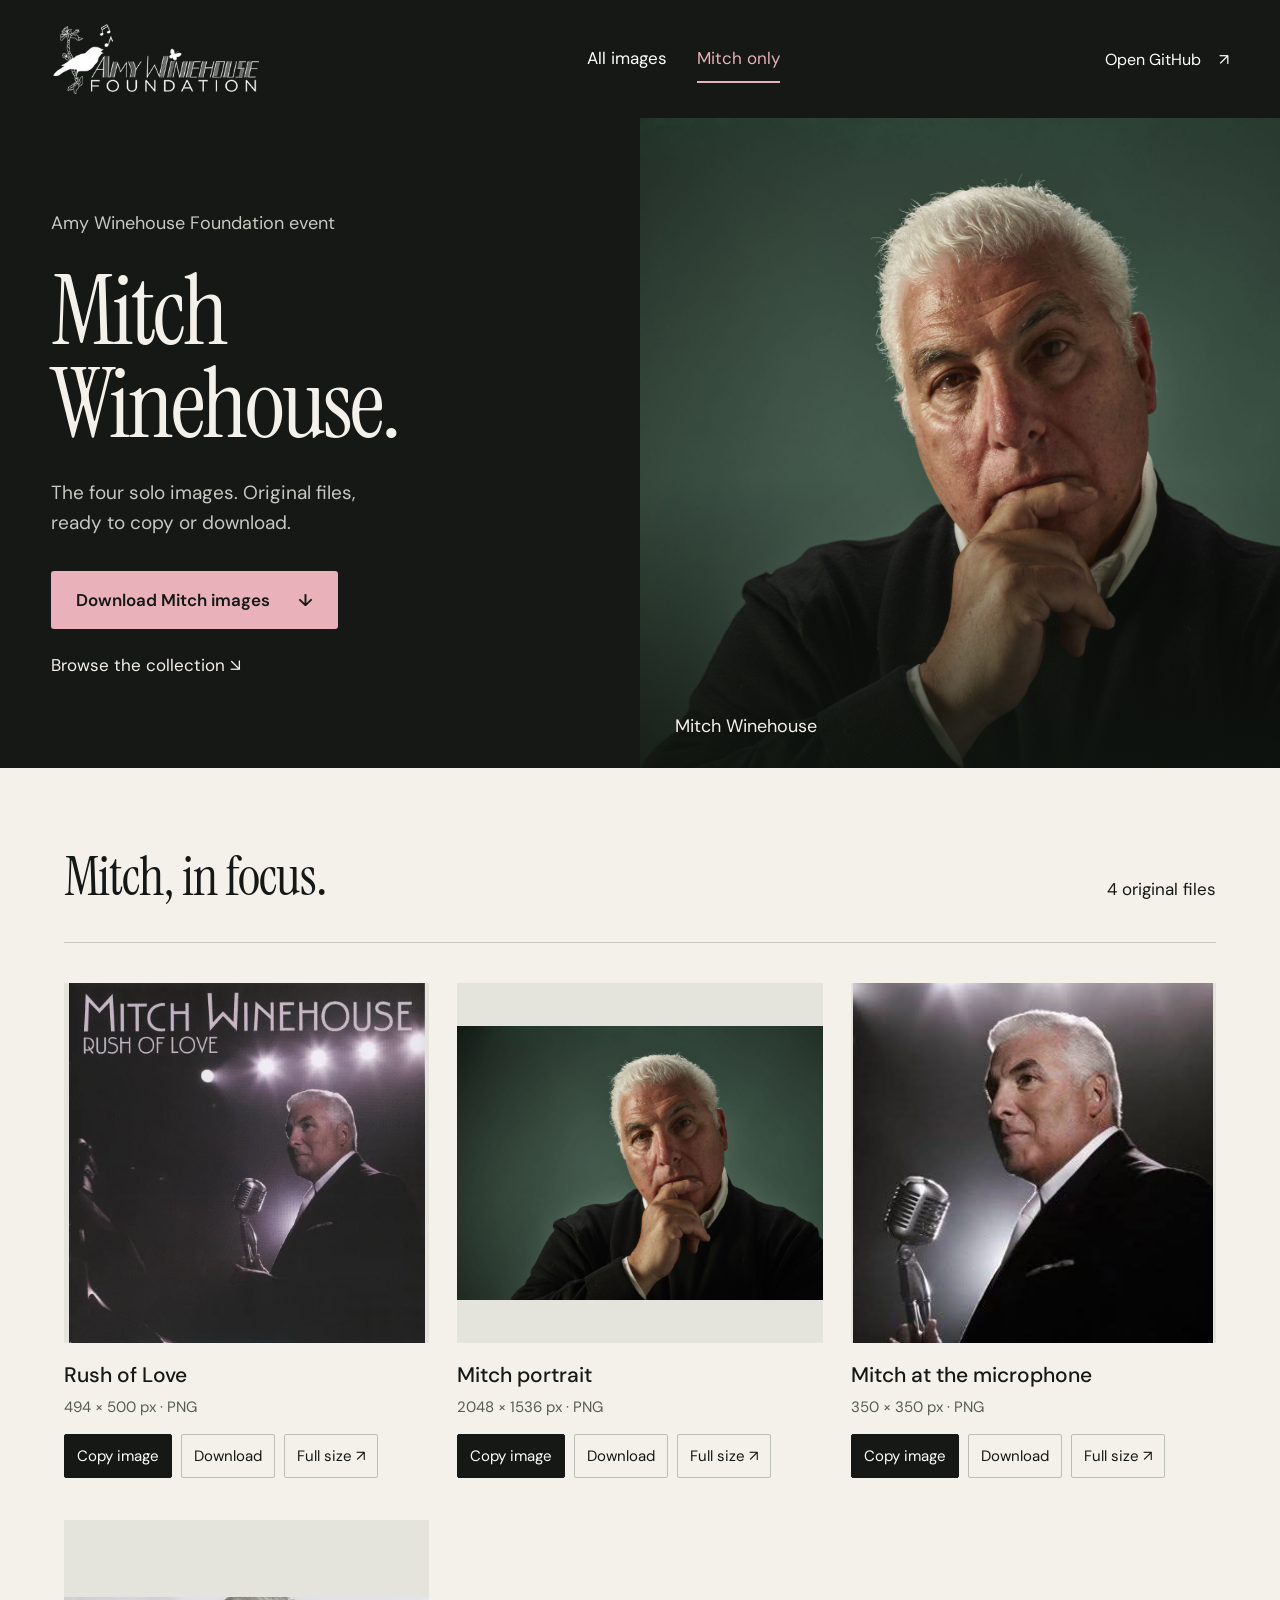
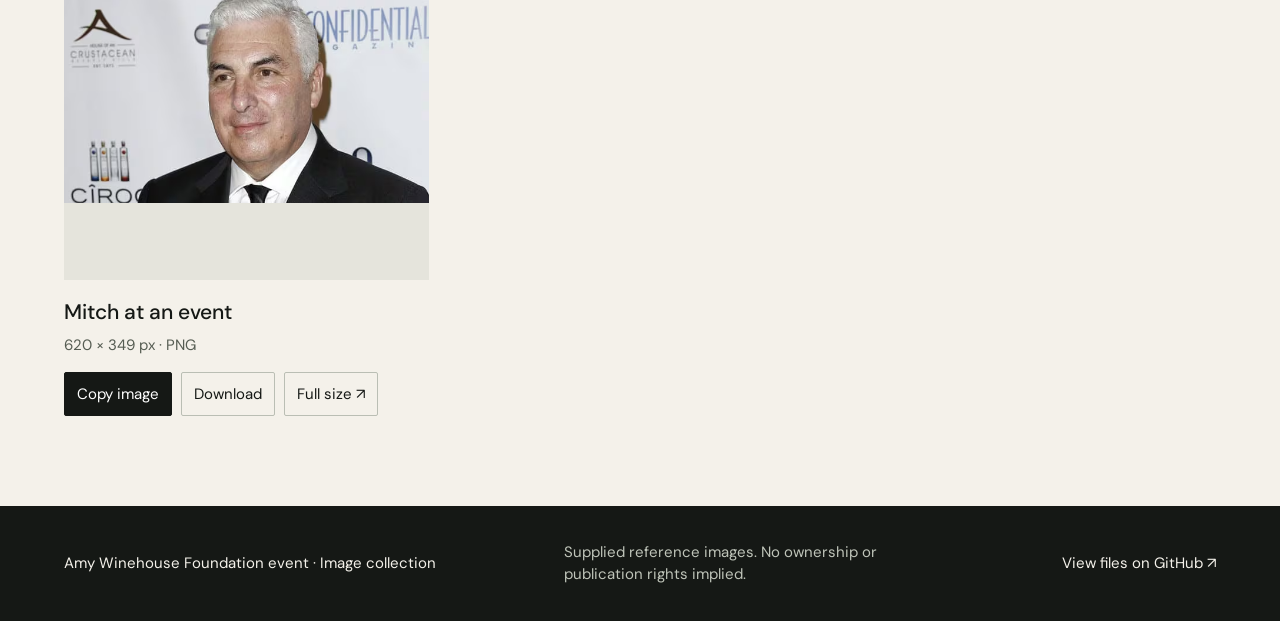
==== mitch.html @ ba14026f "Publish event image gallery and separate Mitch-only collection" ====
<!doctype html>
<html lang="en">
<head>
  <meta charset="utf-8">
  <meta name="viewport" content="width=device-width,initial-scale=1">
  <title>Amy Winehouse Foundation event | Image collection</title>
  <meta name="description" content="Supplied image collection for the Amy Winehouse Foundation event, with a separate Mitch Winehouse gallery.">
  <link rel="stylesheet" href="style.css">
  <script src="gallery.js" defer></script>
</head>
<body>
  <header class="header">
    <a class="brand" href="index.html" aria-label="All event images"><img src="assets/foundation-logo.png" alt="Amy Winehouse Foundation"></a>
    <nav aria-label="Collections"><a href="index.html" data-nav="all">All images</a><a href="mitch.html" data-nav="mitch">Mitch only</a></nav>
    <a class="repo" href="https://github.com/gitteromri-ux/amy-winehouse-foundation-event" target="_blank" rel="noopener">Open GitHub <span aria-hidden="true">↗</span></a>
  </header>
  <main>
    <section class="hero">
      <div class="hero-copy">
        <p class="context">Amy Winehouse Foundation event</p>
        <h1 id="headline">A collection.<br>A legacy.</h1>
        <p class="intro" id="intro">All 10 supplied images, together in one place.</p>
        <a class="primary" id="zip" href="downloads/all-event-images.zip" download>Download all images <span aria-hidden="true">↓</span></a>
        <a class="text-link" href="#collection">Browse the collection <span aria-hidden="true">↘</span></a>
      </div>
      <div class="hero-photo"><img src="assets/mitch-portrait.png" alt="Mitch Winehouse portrait"><span class="photo-caption">Mitch Winehouse</span></div>
    </section>
    <section class="collection" id="collection">
      <div class="section-head"><h2 id="collection-title">The image collection</h2><p id="count">10 original files</p></div>
      <div class="grid" id="gallery"></div>
    </section>
  </main>
  <footer><p>Amy Winehouse Foundation event · Image collection</p><p>Supplied reference images. No ownership or publication rights implied.</p><a href="https://github.com/gitteromri-ux/amy-winehouse-foundation-event" target="_blank" rel="noopener">View files on GitHub ↗</a></footer>
  <div id="status" role="status" aria-live="polite"></div>
</body>
</html>
---- style.css ----
@import url('https://fonts.googleapis.com/css2?family=DM+Sans:wght@400;500;600;700&family=Instrument+Serif:ital@0;1&display=swap');
:root{--ink:#151815;--paper:#f4f1ea;--accent:#e9b1ba;--muted:#c5c9c1}
*{box-sizing:border-box}html{scroll-behavior:smooth;scroll-padding-top:25px}body{margin:0;background:var(--paper);color:var(--ink);font-family:"DM Sans",sans-serif;font-size:17px}a{color:inherit;text-decoration:none}button{font:inherit}a:focus-visible,button:focus-visible{outline:3px solid #be4860;outline-offset:5px}.header{min-height:110px;padding:24px 4%;display:flex;align-items:center;justify-content:space-between;gap:24px;background:var(--ink);color:white}.brand img{display:block;width:210px;height:70px;object-fit:contain}.header nav{display:flex;gap:30px}.header nav a{padding:12px 0;border-bottom:2px solid transparent}.header nav a[aria-current=page]{border-color:var(--accent);color:var(--accent)}.repo{font-size:16px}.repo span{padding-left:14px}.hero{display:grid;grid-template-columns:1fr 1fr;background:var(--ink);color:var(--paper);min-height:650px}.hero-copy{padding:65px 8% 65px 8%;align-self:center}.context{font-size:18px;max-width:330px;line-height:1.5;color:var(--muted);margin:0 0 28px}h1{font-family:"Instrument Serif",Georgia,serif;font-size:clamp(70px,7.6vw,120px);line-height:.95;font-weight:400;letter-spacing:-3px;margin:0 0 28px}.intro{font-size:19px;line-height:1.6;max-width:350px;color:var(--muted);margin:0 0 32px}.primary{background:var(--accent);color:var(--ink);display:inline-flex;gap:28px;align-items:center;padding:18px 25px;font-weight:600;border-radius:3px}.primary:hover{background:#f4c5cc}.text-link{display:block;margin-top:25px;font-size:17px}.hero-photo{position:relative;overflow:hidden;min-height:650px}.hero-photo:after{content:"";position:absolute;inset:55% 0 0;background:linear-gradient(transparent,#111711c9);pointer-events:none}.hero-photo img{width:100%;height:100%;object-fit:cover;object-position:55% 40%;display:block;position:absolute}.photo-caption{position:absolute;bottom:30px;left:35px;z-index:1;font-size:18px}.collection{padding:80px 5% 90px}.section-head{display:flex;align-items:baseline;justify-content:space-between;gap:30px;border-bottom:1px solid #c6c7be;padding-bottom:25px;margin-bottom:40px}h2{font-family:"Instrument Serif",Georgia,serif;font-size:clamp(42px,4.2vw,66px);font-weight:400;margin:0;line-height:1.1;letter-spacing:-1px}.section-head p{white-space:nowrap;font-size:17px}.grid{display:grid;grid-template-columns:repeat(3,minmax(0,1fr));gap:42px 28px}.card{min-width:0}.image-wrap{height:360px;display:flex;align-items:center;justify-content:center;background:#e5e4dc;overflow:hidden;position:relative}.image-wrap.logo{background:#20251f}.image-wrap img{width:100%;height:100%;object-fit:contain;transition:transform .3s ease}.image-wrap:hover img{transform:scale(1.025)}.image-wrap.logo img{padding:36px}.card h3{font-size:21px;font-weight:500;margin:19px 0 8px;line-height:1.3}.meta{font-size:15px;color:#565d53;margin:0 0 17px}.actions{display:flex;flex-wrap:wrap;gap:9px}.actions a,.actions button{font-size:15px;min-height:44px;display:inline-flex;align-items:center;justify-content:center;padding:10px 12px;border:1px solid #babeb4;background:transparent;cursor:pointer;border-radius:2px;color:var(--ink)}.actions button{background:var(--ink);color:white;border-color:var(--ink)}.actions a:hover{background:#e3e4db}.actions button:hover{background:#3b4438}footer{background:var(--ink);color:var(--paper);padding:35px 5%;display:flex;gap:22px;flex-wrap:wrap;align-items:center;justify-content:space-between;font-size:15px}footer p{margin:0;line-height:1.5}footer p:nth-child(2){color:#bfc4b9;max-width:370px}#status{position:fixed;bottom:24px;left:50%;transform:translate(-50%,20px);background:#fff;color:var(--ink);box-shadow:0 8px 40px #0003;padding:16px 24px;opacity:0;pointer-events:none;transition:.2s;z-index:10;max-width:calc(100% - 32px);width:max-content;border-radius:4px;font-size:16px}#status.show{opacity:1;transform:translate(-50%,0)}
@media(min-width:1500px){.hero-copy{padding-left:12%}.hero{min-height:720px}.hero-photo{min-height:720px}.image-wrap{height:430px}}
@media(max-width:950px){.grid{grid-template-columns:repeat(2,minmax(0,1fr))}.header{flex-wrap:wrap}.brand img{width:180px}.hero-copy{padding:45px 8%}h1{font-size:78px}.hero,.hero-photo{min-height:590px}.repo{font-size:15px}.header nav{gap:20px}}
@media(max-width:600px){.header{padding:18px 6%;gap:17px}.brand img{width:160px;height:53px}.header nav{order:3;width:100%;justify-content:space-between;border-top:1px solid #465043;padding-top:8px;gap:16px}.repo{font-size:15px}.hero{grid-template-columns:1fr;min-height:0}.hero-copy{padding:45px 6% 40px}.context{font-size:17px;margin-bottom:24px}h1{font-size:79px;letter-spacing:-2px}.intro{font-size:18px;max-width:310px}.hero-photo{min-height:420px}.hero-photo img{object-position:50% 35%}.photo-caption{left:6%;bottom:25px}.collection{padding:48px 6%}.section-head{display:block;padding-bottom:15px;margin-bottom:28px}.section-head p{margin:15px 0 0}.grid{grid-template-columns:1fr;gap:36px}.image-wrap{height:370px}.card h3{font-size:22px}.actions a,.actions button{flex:1;font-size:15px;padding:10px 8px}footer{padding:30px 6%;display:block}footer p{margin-bottom:16px}footer a{display:inline-block;margin-top:6px}}
@media(prefers-reduced-motion:reduce){html{scroll-behavior:auto}*{transition:none!important}}
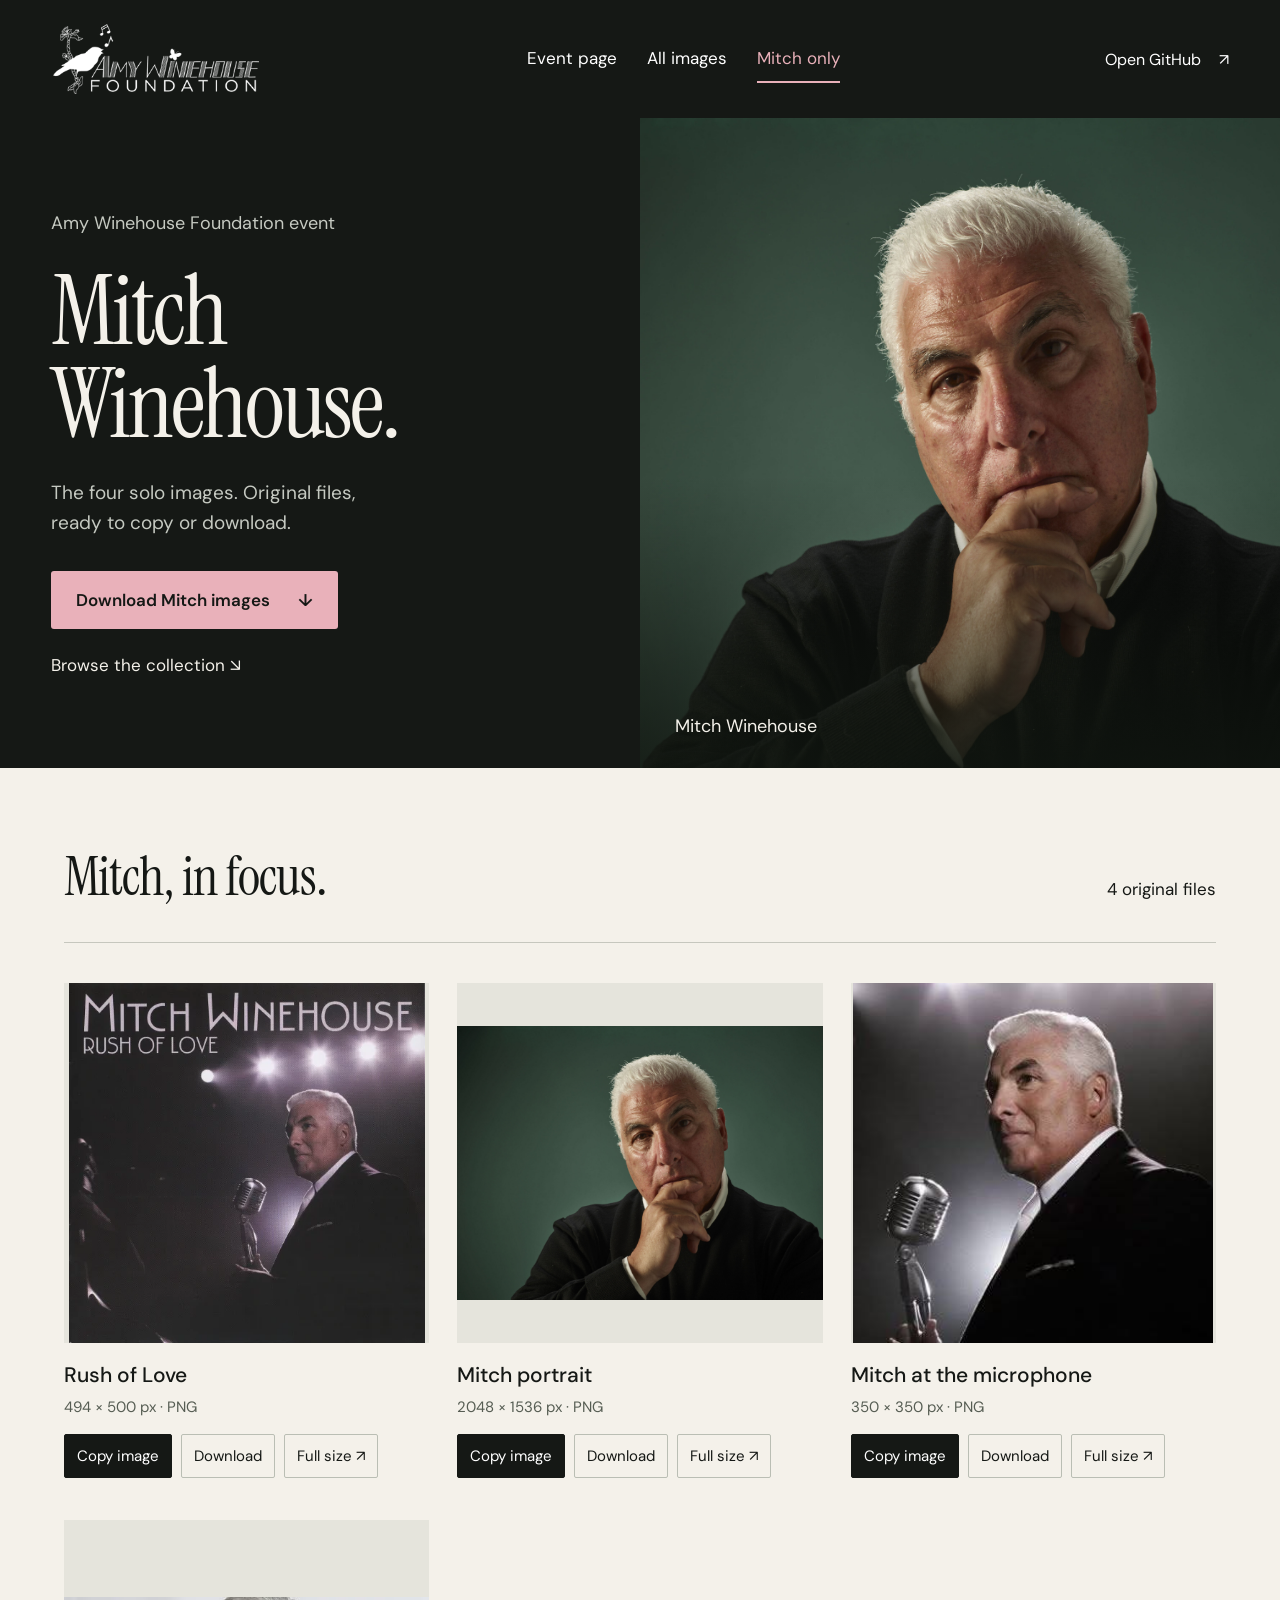
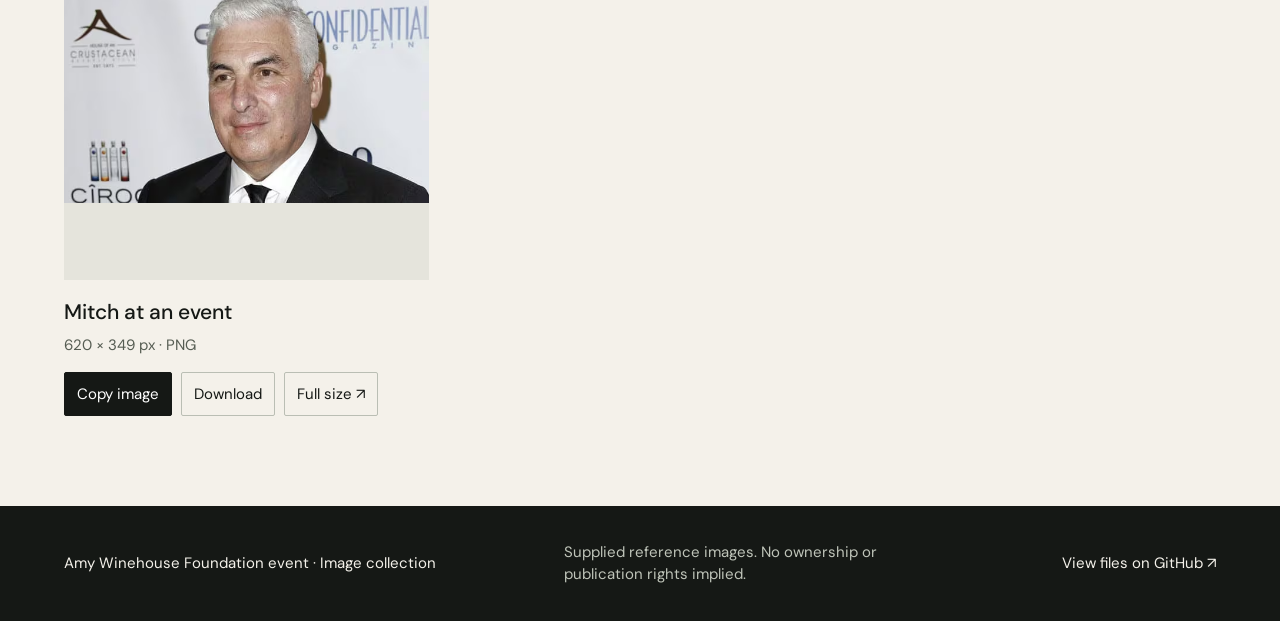
==== commit 42a48166: "Redesign event page around Amy portrait, verified UK need and official donation CTA" ====
--- a/mitch.html
+++ b/mitch.html
@@ -11,7 +11,7 @@
 <body>
   <header class="header">
     <a class="brand" href="index.html" aria-label="All event images"><img src="assets/foundation-logo.png" alt="Amy Winehouse Foundation"></a>
-    <nav aria-label="Collections"><a href="index.html" data-nav="all">All images</a><a href="mitch.html" data-nav="mitch">Mitch only</a></nav>
+    <nav aria-label="Collections"><a href="index.html">Event page</a><a href="images.html" data-nav="all">All images</a><a href="mitch.html" data-nav="mitch">Mitch only</a></nav>
     <a class="repo" href="https://github.com/gitteromri-ux/amy-winehouse-foundation-event" target="_blank" rel="noopener">Open GitHub <span aria-hidden="true">↗</span></a>
   </header>
   <main>
